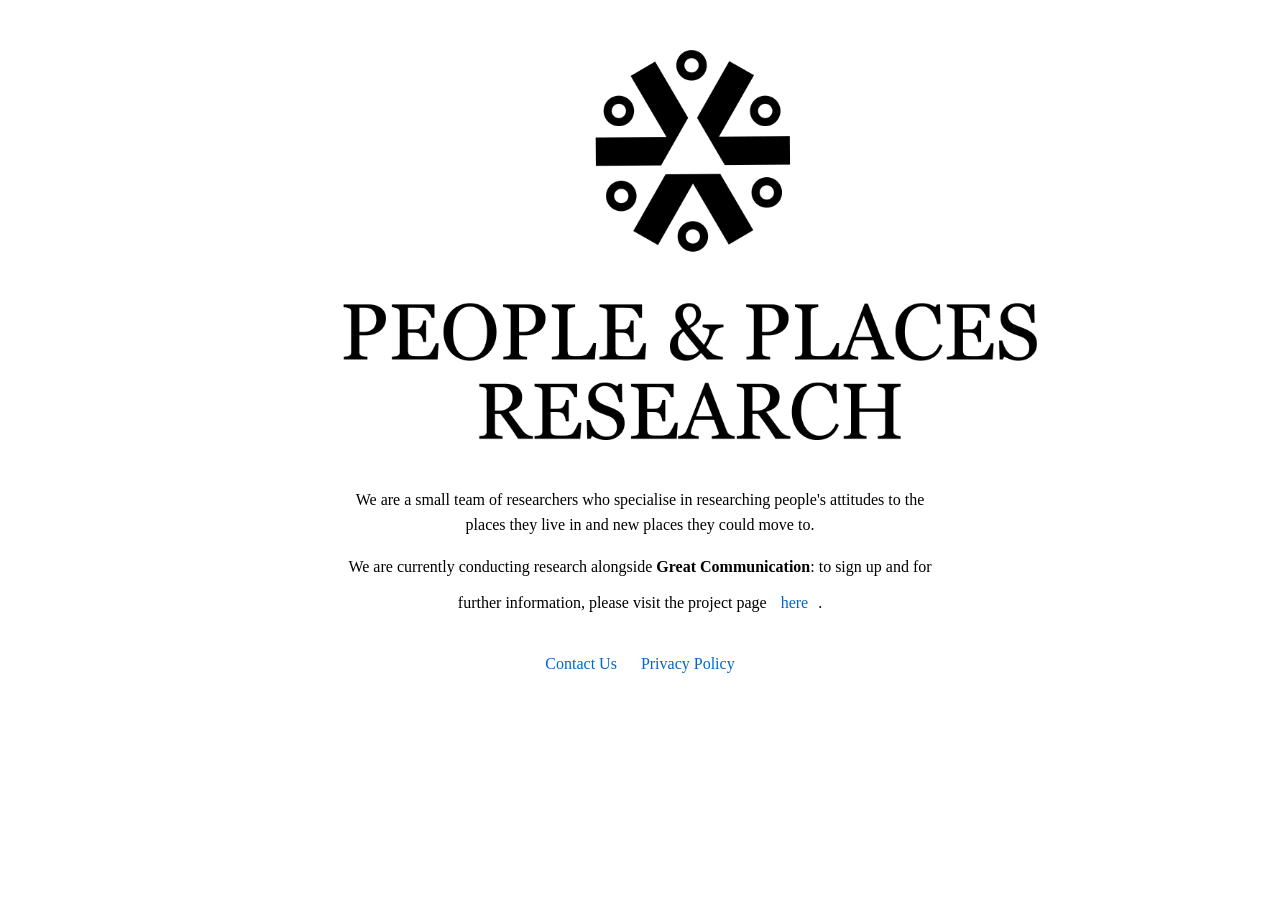
==== index.html @ c266eb38 "Update index.html" ====
<!DOCTYPE html>
<html lang="en">
<head>
  <meta charset="UTF-8">
  <meta name="viewport" content="width=device-width, initial-scale=1" />
  <title>People and Places Research</title>
  <style>
    body {
      font-family: Georgia, "Times New Roman", Times, serif;
      max-width: 600px;
      margin: 50px auto;
      text-align: center;
      line-height: 1.6;
    }
    img {
      max-width: 700px;
    }
    a {
      display: inline-block;
      margin: 10px;
      text-decoration: none;
      color: #0066cc;
    }
    a:hover {
      text-decoration: underline;
    }

    /* Contact section tweaks */
    .contact { max-width: 700px; margin: 40px auto; padding: 0 16px; }
    .contact h2 { margin-bottom: 12px; }
    .form-frame { width: 100%; height: 600px; border: none; }
    @media (max-width: 480px) {
      .form-frame { height: 700px; } /* extra height on small screens */
    }
  </style>
</head>
<body>
  <img src="PPR_Stacked_Black.png" alt="My Logo">

  <p>
    We are a small team of researchers who specialise in researching people's attitudes to the places they live in and new places they could move to.
  </p>

  <!-- New line requested -->
  <p class="note">
    We are currently conducting research alongside <strong>Great Communication</strong>: to sign up and for further information, please visit the project page
    <a href="https://www.greatspeechwriting.co.uk/" target="_blank" rel="noopener">here</a>.
  </p>

  <p>
    <a href="https://forms.office.com/Pages/ResponsePage.aspx?id=FRsemkCKoEmjempbe6K-7J1wdOO4k4ZHj3tFTMaUuX5UQjkyUDMwSFlEMEVZMUtTRTBWOEFWVVdOSi4u" target="_blank" rel="noopener">Contact Us</a>
    <a href="https://ppresearch.co.uk/privacy.pdf" target="_blank" rel="noopener">Privacy Policy</a>
  </p>

    </iframe>
  </section>
</body>
</html>
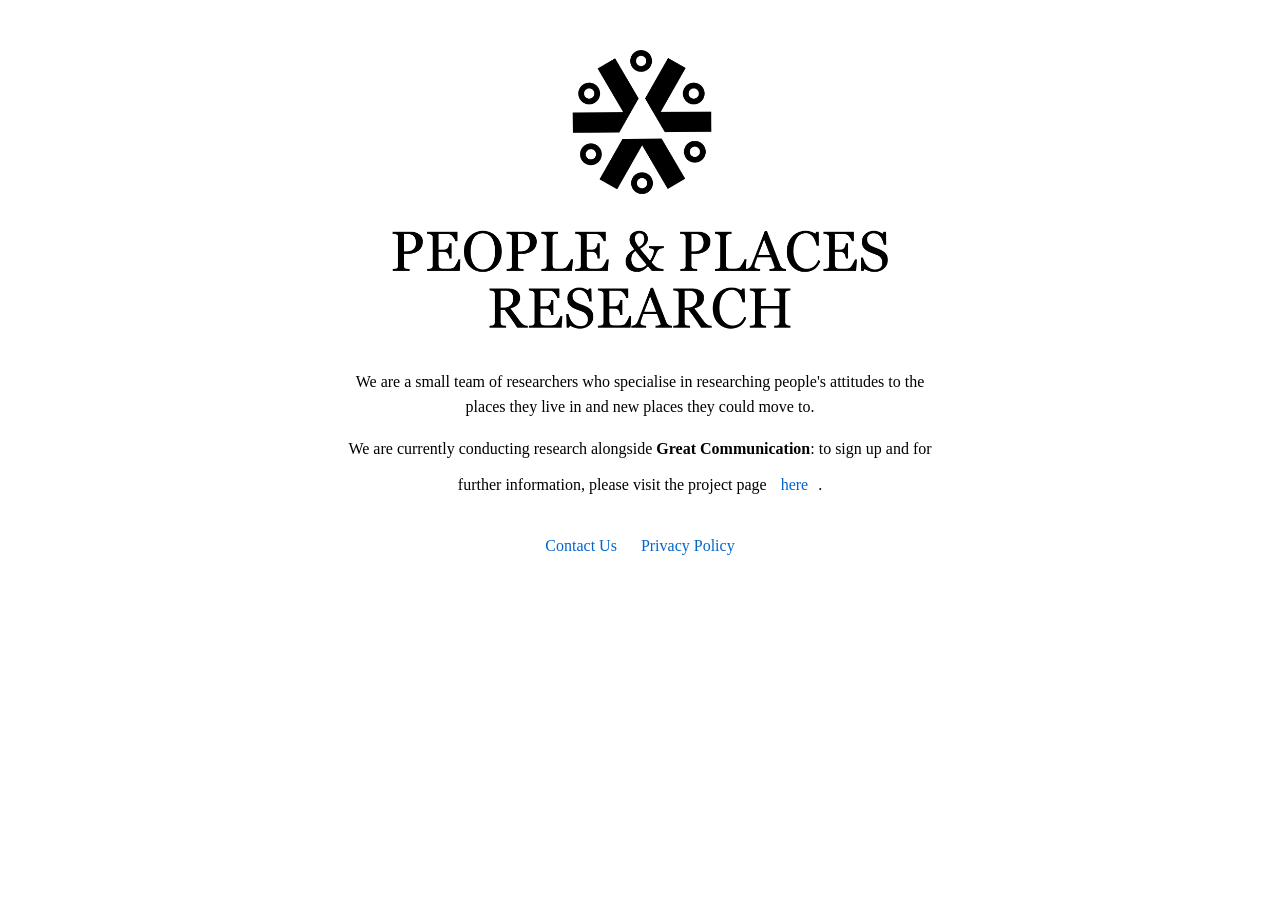
==== commit bcf86b7d: "Update index.html" ====
--- a/index.html
+++ b/index.html
@@ -13,7 +13,7 @@
       line-height: 1.6;
     }
     img {
-      max-width: 700px;
+      max-width: 500px;
     }
     a {
       display: inline-block;
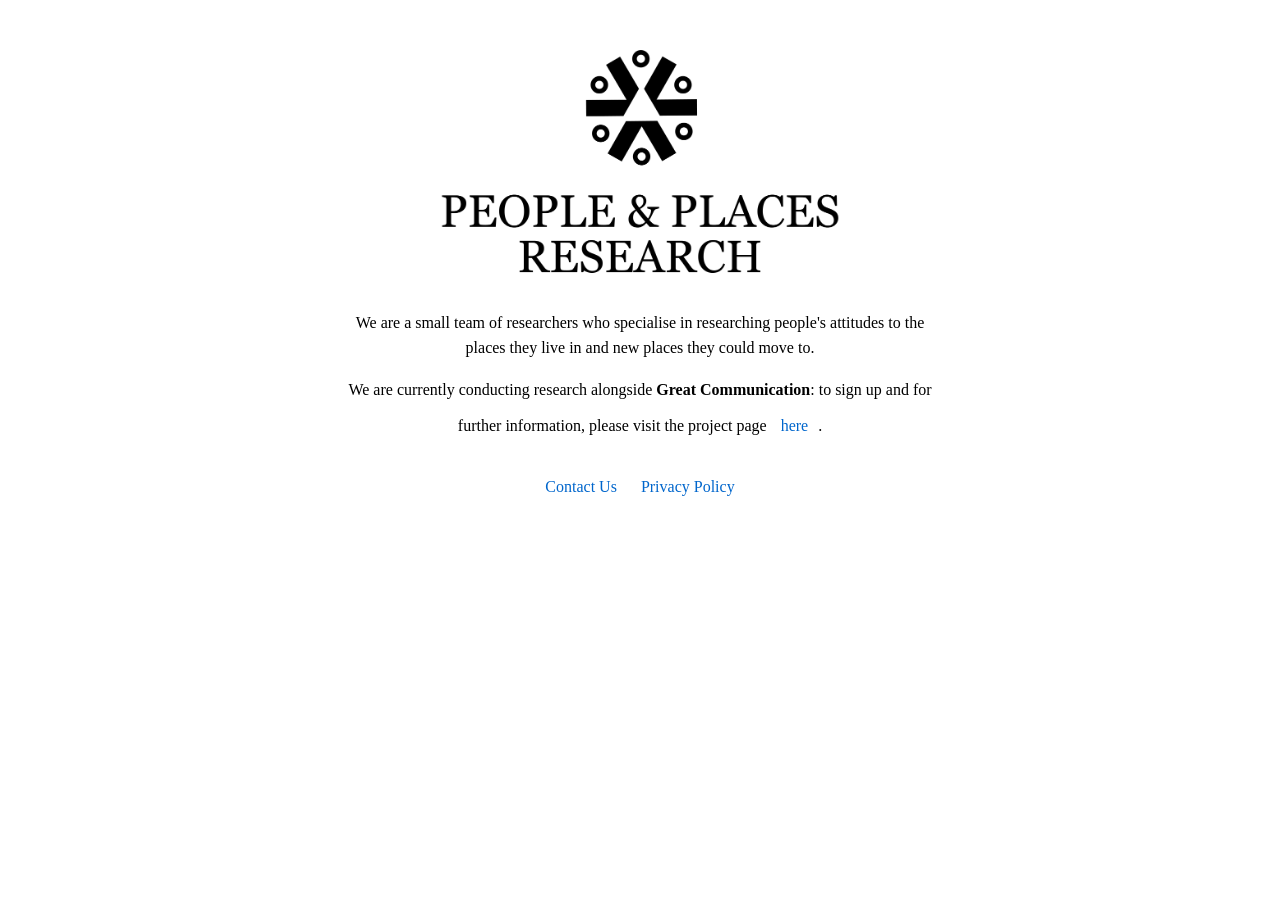
==== commit 3ec4fe10: "Update index.html" ====
--- a/index.html
+++ b/index.html
@@ -13,7 +13,7 @@
       line-height: 1.6;
     }
     img {
-      max-width: 500px;
+      max-width: 400px;
     }
     a {
       display: inline-block;
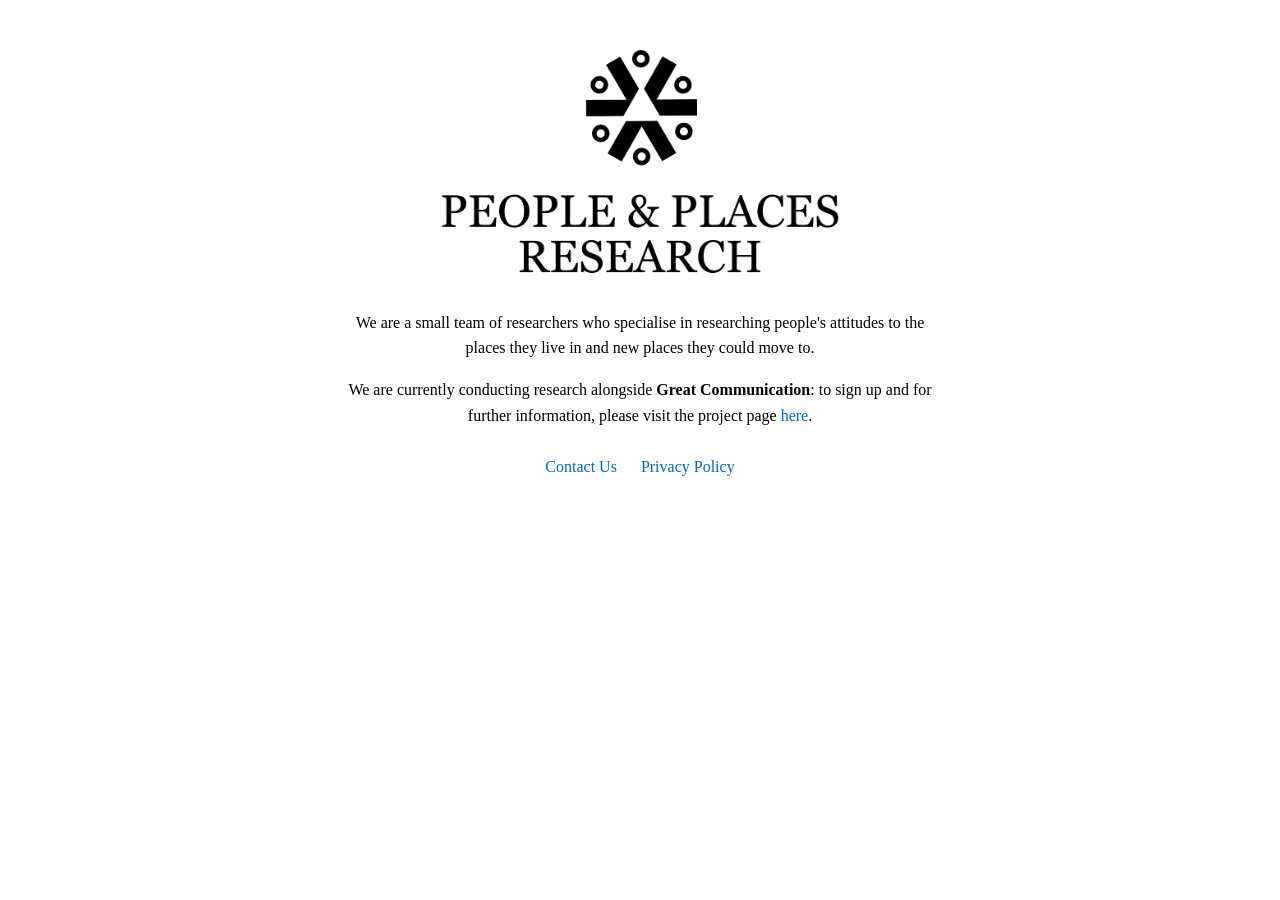
==== commit d23b0e44: "Update index.html" ====
--- a/index.html
+++ b/index.html
@@ -16,43 +16,38 @@
       max-width: 400px;
     }
     a {
-      display: inline-block;
-      margin: 10px;
       text-decoration: none;
       color: #0066cc;
     }
     a:hover {
       text-decoration: underline;
     }
-
+    /* Only nav/button-style links get the block spacing */
+    .nav-links a {
+      display: inline-block;
+      margin: 10px;
+    }
     /* Contact section tweaks */
     .contact { max-width: 700px; margin: 40px auto; padding: 0 16px; }
     .contact h2 { margin-bottom: 12px; }
     .form-frame { width: 100%; height: 600px; border: none; }
     @media (max-width: 480px) {
-      .form-frame { height: 700px; } /* extra height on small screens */
+      .form-frame { height: 700px; }
     }
   </style>
 </head>
 <body>
   <img src="PPR_Stacked_Black.png" alt="My Logo">
-
   <p>
     We are a small team of researchers who specialise in researching people's attitudes to the places they live in and new places they could move to.
   </p>
-
-  <!-- New line requested -->
   <p class="note">
     We are currently conducting research alongside <strong>Great Communication</strong>: to sign up and for further information, please visit the project page
-    <a href="https://www.greatspeechwriting.co.uk/" target="_blank" rel="noopener">here</a>.
+    <a href="https://www.greatcommunication.co.uk/research/" target="_blank" rel="noopener">here</a>.
   </p>
-
-  <p>
+  <p class="nav-links">
     <a href="https://forms.office.com/Pages/ResponsePage.aspx?id=FRsemkCKoEmjempbe6K-7J1wdOO4k4ZHj3tFTMaUuX5UQjkyUDMwSFlEMEVZMUtTRTBWOEFWVVdOSi4u" target="_blank" rel="noopener">Contact Us</a>
     <a href="https://ppresearch.co.uk/privacy.pdf" target="_blank" rel="noopener">Privacy Policy</a>
   </p>
-
-    </iframe>
-  </section>
 </body>
 </html>
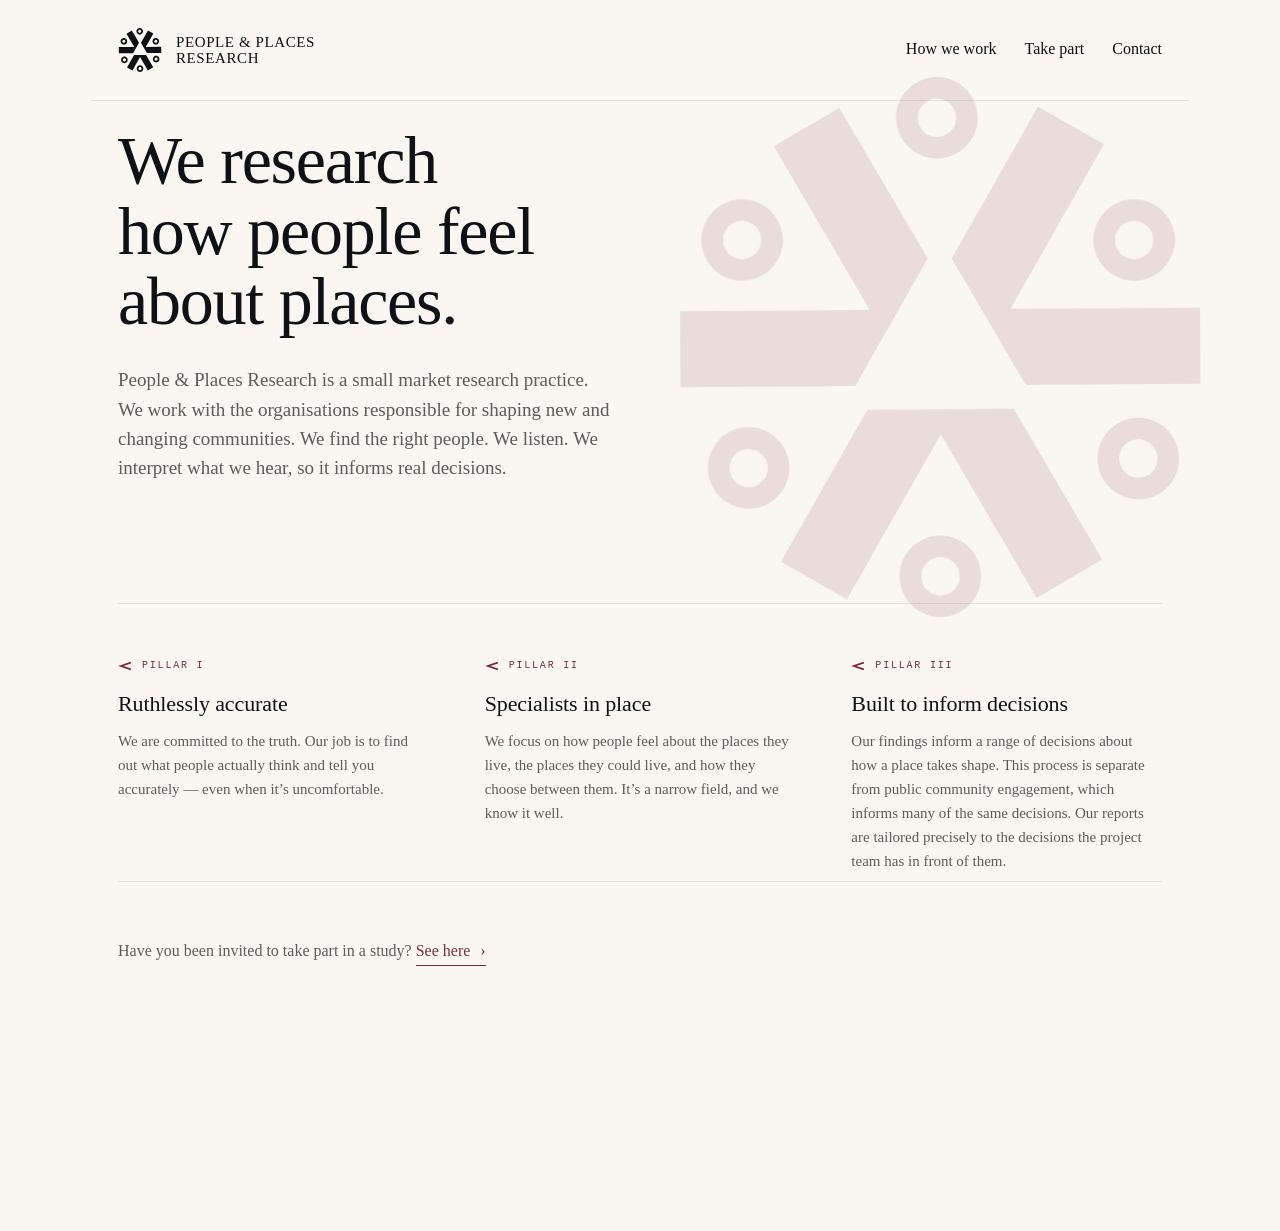
==== commit 83bbc09c: "Add files via upload" ====
--- a/index.html
+++ b/index.html
@@ -1,53 +1,129 @@
-<!DOCTYPE html>
-<html lang="en">
+<!doctype html>
+<html lang="en-GB">
 <head>
-  <meta charset="UTF-8">
-  <meta name="viewport" content="width=device-width, initial-scale=1" />
-  <title>People and Places Research</title>
-  <style>
-    body {
-      font-family: Georgia, "Times New Roman", Times, serif;
-      max-width: 600px;
-      margin: 50px auto;
-      text-align: center;
-      line-height: 1.6;
-    }
-    img {
-      max-width: 400px;
-    }
-    a {
-      text-decoration: none;
-      color: #0066cc;
-    }
-    a:hover {
-      text-decoration: underline;
-    }
-    /* Only nav/button-style links get the block spacing */
-    .nav-links a {
-      display: inline-block;
-      margin: 10px;
-    }
-    /* Contact section tweaks */
-    .contact { max-width: 700px; margin: 40px auto; padding: 0 16px; }
-    .contact h2 { margin-bottom: 12px; }
-    .form-frame { width: 100%; height: 600px; border: none; }
-    @media (max-width: 480px) {
-      .form-frame { height: 700px; }
-    }
-  </style>
+<meta charset="utf-8" />
+<title>People &amp; Places Research</title>
+<meta name="description" content="People &amp; Places Research is a small market research practice. We research how people feel about places." />
+<meta name="viewport" content="width=device-width,initial-scale=1" />
+<link rel="stylesheet" href="styles.css" />
 </head>
 <body>
-  <img src="PPR_Stacked_Black.png" alt="My Logo">
-  <p>
-    We are a small team of researchers who specialise in researching people's attitudes to the places they live in and new places they could move to.
+
+<header class="site reveal" style="--delay: 0ms">
+  <a class="brand" href="index.html" aria-label="People &amp; Places Research">
+    <svg class="brand-emblem" viewBox="0 0 215.65 224.02" aria-hidden="true">
+      <polygon class="ch ch-0" points="215.87 127.23 154.93 127.65 143.41 127.72 131.07 106.67 125.01 96.34 112.66 75.28 118.63 64.77 148.46 12.29 175.85 27.86 136.98 96.26 136.81 96.26 136.89 96.41 136.98 96.26 215.65 95.72 215.87 127.23" />
+      <polygon class="ch ch-1" points="175.09 200.17 147.92 216.11 108.12 148.25 108.21 148.08 108.01 148.08 108.12 148.25 69.24 216.65 41.84 201.08 71.97 148.08 77.65 138.09 102.05 137.92 114.03 137.84 138.44 137.67 144.54 148.08 175.09 200.17" />
+      <polygon class="ch ch-2" points="102.71 75.28 90.65 96.51 84.73 106.91 72.67 128.14 60.58 128.22 .21 128.63 0 97.12 78.67 96.58 78.76 96.73 78.84 96.58 78.67 96.58 38.87 28.72 66.06 12.78 96.88 65.34 102.71 75.28" />
+      <path class="hd hd-0" d="M106.53,0c-9.34,0-16.9,7.57-16.9,16.91,0,9.34,7.57,16.9,16.91,16.9,9.34,0,16.9-7.57,16.9-16.91C123.44,7.56,115.86,0,106.53,0ZM106.54,24.86h0c-4.38,0-7.95-3.57-7.95-7.95,0-2.12.83-4.12,2.33-5.62,1.5-1.5,3.5-2.33,5.62-2.33,4.39,0,7.95,3.57,7.96,7.95,0,4.38-3.56,7.95-7.95,7.96Z" />
+      <path class="hd hd-1" d="M203.01,59.14c-4.67-8.08-15.01-10.85-23.09-6.18-8.08,4.67-10.85,15.01-6.18,23.09,4.67,8.08,15.01,10.85,23.09,6.18,8.08-4.67,10.85-15.01,6.18-23.09ZM196.05,69.66c-.55,2.05-1.86,3.77-3.7,4.83-1.23.71-2.56,1.07-3.96,1.07-2.84,0-5.48-1.52-6.9-3.98-2.19-3.8-.89-8.67,2.91-10.87,1.23-.71,2.56-1.07,3.96-1.07,2.84,0,5.48,1.52,6.9,3.98,1.06,1.84,1.35,3.98.8,6.03Z" />
+      <path class="hd hd-2" d="M198.56,143.59c-8.09-4.67-18.42-1.89-23.09,6.2-4.67,8.09-1.89,18.42,6.2,23.09,8.09,4.67,18.42,1.89,23.09-6.2,4.67-8.09,1.89-18.42-6.2-23.09ZM197.01,162.21c-1.42,2.46-4.06,3.98-6.9,3.98-1.4,0-2.73-.36-3.96-1.07-3.8-2.19-5.11-7.06-2.91-10.86,1.42-2.46,4.06-3.98,6.9-3.98,1.4,0,2.73.36,3.96,1.07,3.8,2.19,5.11,7.06,2.92,10.86Z" />
+      <path class="hd hd-3" d="M107.95,190.21c-9.34,0-16.9,7.57-16.9,16.91,0,9.34,7.57,16.9,16.91,16.9,9.34,0,16.9-7.57,16.9-16.91,0-9.34-7.57-16.9-16.91-16.9ZM113.58,212.74c-1.5,1.5-3.5,2.33-5.62,2.33h0c-4.38,0-7.95-3.57-7.95-7.95,0-2.12.83-4.12,2.33-5.62s3.5-2.33,5.62-2.33c4.39,0,7.95,3.57,7.96,7.95,0,2.12-.83,4.12-2.33,5.62Z" />
+      <path class="hd hd-4" d="M43.07,153.7c-4.67-8.08-15.01-10.85-23.09-6.18-8.08,4.67-10.85,15.01-6.18,23.09,4.67,8.08,15.01,10.85,23.09,6.18,8.08-4.67,10.85-15.01,6.18-23.09ZM32.42,169.04c-1.23.71-2.56,1.07-3.96,1.07-2.84,0-5.48-1.52-6.9-3.98-1.06-1.84-1.35-3.98-.8-6.03.55-2.05,1.86-3.77,3.7-4.83,1.23-.71,2.56-1.07,3.96-1.07,2.84,0,5.48,1.52,6.9,3.98,2.19,3.8.89,8.67-2.91,10.87Z" />
+      <path class="hd hd-5" d="M34.2,52.96c-8.09-4.67-18.42-1.89-23.09,6.2-4.67,8.09-1.89,18.42,6.2,23.09,8.09,4.67,18.42,1.89,23.09-6.2,4.67-8.09,1.89-18.42-6.2-23.09ZM32.64,71.58c-1.42,2.46-4.06,3.98-6.9,3.98-1.4,0-2.73-.36-3.96-1.07-1.84-1.06-3.16-2.78-3.71-4.83-.55-2.05-.27-4.2.79-6.04,1.42-2.46,4.06-3.98,6.9-3.98,1.4,0,2.73.36,3.96,1.07,3.8,2.19,5.11,7.06,2.91,10.86Z" />
+    </svg>
+    <span class="brand-text">
+      <span>People &amp; Places</span>
+      <span>Research</span>
+    </span>
+  </a>
+  <nav aria-label="Primary">
+    <a href="how-we-work.html">How we work</a>
+    <a href="take-part.html">Take part</a>
+    <a href="contact.html">Contact</a>
+  </nav>
+</header>
+
+<main class="page" style="padding-top: 0;">
+
+  <section class="home-hero" aria-labelledby="hero-h">
+    <div class="emblem-watermark" aria-hidden="true">
+      <!-- Inline SVG (real geometry from PPR_emblam.svg). Heads + chevrons
+           split into separate elements so each stages independently. -->
+      <svg class="emblem-svg" viewBox="0 0 215.65 224.02">
+        <polygon class="ch ch-0" points="215.87 127.23 154.93 127.65 143.41 127.72 131.07 106.67 125.01 96.34 112.66 75.28 118.63 64.77 148.46 12.29 175.85 27.86 136.98 96.26 136.81 96.26 136.89 96.41 136.98 96.26 215.65 95.72 215.87 127.23" />
+        <polygon class="ch ch-1" points="175.09 200.17 147.92 216.11 108.12 148.25 108.21 148.08 108.01 148.08 108.12 148.25 69.24 216.65 41.84 201.08 71.97 148.08 77.65 138.09 102.05 137.92 114.03 137.84 138.44 137.67 144.54 148.08 175.09 200.17" />
+        <polygon class="ch ch-2" points="102.71 75.28 90.65 96.51 84.73 106.91 72.67 128.14 60.58 128.22 .21 128.63 0 97.12 78.67 96.58 78.76 96.73 78.84 96.58 78.67 96.58 38.87 28.72 66.06 12.78 96.88 65.34 102.71 75.28" />
+        <path class="hd hd-0" d="M106.53,0c-9.34,0-16.9,7.57-16.9,16.91,0,9.34,7.57,16.9,16.91,16.9,9.34,0,16.9-7.57,16.9-16.91C123.44,7.56,115.86,0,106.53,0ZM106.54,24.86h0c-4.38,0-7.95-3.57-7.95-7.95,0-2.12.83-4.12,2.33-5.62,1.5-1.5,3.5-2.33,5.62-2.33,4.39,0,7.95,3.57,7.96,7.95,0,4.38-3.56,7.95-7.95,7.96Z" />
+        <path class="hd hd-1" d="M203.01,59.14c-4.67-8.08-15.01-10.85-23.09-6.18-8.08,4.67-10.85,15.01-6.18,23.09,4.67,8.08,15.01,10.85,23.09,6.18,8.08-4.67,10.85-15.01,6.18-23.09ZM196.05,69.66c-.55,2.05-1.86,3.77-3.7,4.83-1.23.71-2.56,1.07-3.96,1.07-2.84,0-5.48-1.52-6.9-3.98-2.19-3.8-.89-8.67,2.91-10.87,1.23-.71,2.56-1.07,3.96-1.07,2.84,0,5.48,1.52,6.9,3.98,1.06,1.84,1.35,3.98.8,6.03Z" />
+        <path class="hd hd-2" d="M198.56,143.59c-8.09-4.67-18.42-1.89-23.09,6.2-4.67,8.09-1.89,18.42,6.2,23.09,8.09,4.67,18.42,1.89,23.09-6.2,4.67-8.09,1.89-18.42-6.2-23.09ZM197.01,162.21c-1.42,2.46-4.06,3.98-6.9,3.98-1.4,0-2.73-.36-3.96-1.07-3.8-2.19-5.11-7.06-2.91-10.86,1.42-2.46,4.06-3.98,6.9-3.98,1.4,0,2.73.36,3.96,1.07,3.8,2.19,5.11,7.06,2.92,10.86Z" />
+        <path class="hd hd-3" d="M107.95,190.21c-9.34,0-16.9,7.57-16.9,16.91,0,9.34,7.57,16.9,16.91,16.9,9.34,0,16.9-7.57,16.9-16.91,0-9.34-7.57-16.9-16.91-16.9ZM113.58,212.74c-1.5,1.5-3.5,2.33-5.62,2.33h0c-4.38,0-7.95-3.57-7.95-7.95,0-2.12.83-4.12,2.33-5.62s3.5-2.33,5.62-2.33c4.39,0,7.95,3.57,7.96,7.95,0,2.12-.83,4.12-2.33,5.62Z" />
+        <path class="hd hd-4" d="M43.07,153.7c-4.67-8.08-15.01-10.85-23.09-6.18-8.08,4.67-10.85,15.01-6.18,23.09,4.67,8.08,15.01,10.85,23.09,6.18,8.08-4.67,10.85-15.01,6.18-23.09ZM32.42,169.04c-1.23.71-2.56,1.07-3.96,1.07-2.84,0-5.48-1.52-6.9-3.98-1.06-1.84-1.35-3.98-.8-6.03.55-2.05,1.86-3.77,3.7-4.83,1.23-.71,2.56-1.07,3.96-1.07,2.84,0,5.48,1.52,6.9,3.98,2.19,3.8.89,8.67-2.91,10.87Z" />
+        <path class="hd hd-5" d="M34.2,52.96c-8.09-4.67-18.42-1.89-23.09,6.2-4.67,8.09-1.89,18.42,6.2,23.09,8.09,4.67,18.42,1.89,23.09-6.2,4.67-8.09,1.89-18.42-6.2-23.09ZM32.64,71.58c-1.42,2.46-4.06,3.98-6.9,3.98-1.4,0-2.73-.36-3.96-1.07-1.84-1.06-3.16-2.78-3.71-4.83-.55-2.05-.27-4.2.79-6.04,1.42-2.46,4.06-3.98,6.9-3.98,1.4,0,2.73.36,3.96,1.07,3.8,2.19,5.11,7.06,2.91,10.86Z" />
+      </svg>
+    </div>
+
+    <div class="copy">
+      <h1 id="hero-h" class="reveal" style="--delay: 80ms">We research how people feel about places.</h1>
+      <p class="hero-sub reveal" style="--delay: 220ms">
+        People &amp; Places Research is a small market research practice. We work with the
+        organisations responsible for shaping new and changing communities. We find the
+        right people. We listen. We interpret what we hear, so it informs real decisions.
+      </p>
+    </div>
+  </section>
+
+  <section class="pillars" aria-label="What we do">
+    <article class="pillar reveal" style="--delay: 0ms">
+      <div class="pillar-mark">
+        <svg class="wedge" viewBox="0 0 30 22" aria-hidden="true">
+          <path d="M 26 4 L 6 11 L 26 18"
+            stroke="currentColor" stroke-width="4"
+            stroke-linecap="square" stroke-linejoin="miter"
+            fill="none" />
+        </svg>
+        <span>Pillar I</span>
+      </div>
+      <h3>Ruthlessly accurate</h3>
+      <p>We are committed to the truth. Our job is to find out what people actually think and tell you accurately &mdash; even when it&rsquo;s uncomfortable.</p>
+    </article>
+
+    <article class="pillar reveal" style="--delay: 80ms">
+      <div class="pillar-mark">
+        <svg class="wedge" viewBox="0 0 30 22" aria-hidden="true">
+          <path d="M 26 4 L 6 11 L 26 18"
+            stroke="currentColor" stroke-width="4"
+            stroke-linecap="square" stroke-linejoin="miter"
+            fill="none" />
+        </svg>
+        <span>Pillar II</span>
+      </div>
+      <h3>Specialists in place</h3>
+      <p>We focus on how people feel about the places they live, the places they could live, and how they choose between them. It&rsquo;s a narrow field, and we know it well.</p>
+    </article>
+
+    <article class="pillar reveal" style="--delay: 160ms">
+      <div class="pillar-mark">
+        <svg class="wedge" viewBox="0 0 30 22" aria-hidden="true">
+          <path d="M 26 4 L 6 11 L 26 18"
+            stroke="currentColor" stroke-width="4"
+            stroke-linecap="square" stroke-linejoin="miter"
+            fill="none" />
+        </svg>
+        <span>Pillar III</span>
+      </div>
+      <h3>Built to inform decisions</h3>
+      <p>Our findings inform a range of decisions about how a place takes shape. This process is separate from public community engagement, which informs many of the same decisions. Our reports are tailored precisely to the decisions the project team has in front of them.</p>
+    </article>
+  </section>
+
+  <p class="take-part-pointer reveal" style="--delay: 60ms">
+    Have you been invited to take part in a study?
+    <a class="pointer-link" href="take-part.html">
+      <span>See here</span>
+      <span class="pointer-arrow" aria-hidden="true">&nbsp;&rsaquo;</span>
+    </a>
   </p>
-  <p class="note">
-    We are currently conducting research alongside <strong>Great Communication</strong>: to sign up and for further information, please visit the project page
-    <a href="https://www.greatcommunication.co.uk/research/" target="_blank" rel="noopener">here</a>.
-  </p>
-  <p class="nav-links">
-    <a href="https://forms.office.com/Pages/ResponsePage.aspx?id=FRsemkCKoEmjempbe6K-7J1wdOO4k4ZHj3tFTMaUuX5UQjkyUDMwSFlEMEVZMUtTRTBWOEFWVVdOSi4u" target="_blank" rel="noopener">Contact Us</a>
-    <a href="https://ppresearch.co.uk/privacy.pdf" target="_blank" rel="noopener">Privacy Policy</a>
-  </p>
+
+</main>
+
+<footer class="site reveal" style="--delay: 0ms">
+  <span class="copy">&copy; People &amp; Places Research</span>
+  <nav aria-label="Footer">
+    <a href="privacy.html">Privacy</a>
+    <a href="contact.html">Contact</a>
+  </nav>
+</footer>
+
 </body>
 </html>
--- a/styles.css
+++ b/styles.css
@@ -0,0 +1,665 @@
+/* ──────────────────────────────────────────────────────────────────
+   People & Places Research — Design System v1.0
+   ──────────────────────────────────────────────────────────────────
+   See design-system.md for the prose specification.
+   Layout: tokens → reset → typography → header/footer → primitives
+        → components → motion → responsive → reduced-motion.
+   ────────────────────────────────────────────────────────────────── */
+
+/* ── 1. Tokens ─────────────────────────────────────────────────── */
+:root {
+  /* Colour */
+  --ink:      #0E1116;
+  --paper:    #FAF7F2;
+  --burgundy: #7B2D3A;
+  --slate:    #5C5C5C;
+  --stone:    #E6E0D6;
+
+  /* Layout */
+  --max-page:    1100px;
+  --max-long:    1040px;
+  --max-prose:   70ch;
+  --max-content: 60ch;
+
+  /* Motion */
+  --ease-settle: cubic-bezier(0.2, 0.8, 0.2, 1);
+  --t-hover:  200ms;
+  --t-pop:    260ms;
+  --t-reveal: 720ms;
+
+  /* Type stack */
+  --font-serif: Georgia, "Times New Roman", Times, serif;
+  --font-mono:  ui-monospace, "SF Mono", Menlo, Consolas, monospace;
+}
+
+/* ── 2. Reset ──────────────────────────────────────────────────── */
+*, *::before, *::after { box-sizing: border-box; }
+html, body { margin: 0; padding: 0; }
+
+body {
+  font-family: var(--font-serif);
+  font-size: 17px;
+  line-height: 1.6;
+  color: var(--ink);
+  background: var(--paper);
+  -webkit-font-smoothing: antialiased;
+  -moz-osx-font-smoothing: grayscale;
+}
+
+.page {
+  max-width: var(--max-page);
+  margin: 0 auto;
+  padding: 40px 28px 80px;
+}
+
+/* ── 3. Typography ─────────────────────────────────────────────── */
+h1, h2, h3, h4 {
+  font-family: var(--font-serif);
+  font-weight: 400;
+  text-wrap: balance;
+}
+
+h1 {
+  font-size: 52px;
+  line-height: 1.06;
+  letter-spacing: -0.014em;
+  margin: 0 0 28px;
+  max-width: 18ch;
+}
+
+h2 {
+  font-size: 32px;
+  line-height: 1.2;
+  letter-spacing: -0.005em;
+  margin: 56px 0 20px;
+  max-width: var(--max-prose);
+}
+
+h3 {
+  font-size: 22px;
+  line-height: 1.25;
+  letter-spacing: -0.005em;
+  margin: 28px 0 12px;
+  max-width: var(--max-prose);
+}
+
+p {
+  margin: 0 0 18px;
+  max-width: var(--max-prose);
+}
+
+.lede {
+  font-size: 21px;
+  line-height: 1.5;
+  color: var(--slate);
+  font-style: italic;
+  margin: 0 0 48px;
+  max-width: 50ch;
+}
+
+a {
+  color: var(--burgundy);
+  text-decoration: none;
+  border-bottom: 1px solid var(--burgundy);
+  padding-bottom: 1px;
+  transition: border-bottom-width 0.1s;
+}
+a:hover { border-bottom-width: 2px; }
+
+em, i { font-style: italic; }
+strong, b { font-weight: 700; }
+
+ul {
+  max-width: var(--max-prose);
+  line-height: 1.65;
+  padding-left: 24px;
+  margin: 0 0 20px;
+}
+ul li { margin-bottom: 6px; }
+
+/* Monospace eyebrow — utility label. Burgundy by default. */
+.eyebrow {
+  font-family: var(--font-mono);
+  font-size: 10px;
+  letter-spacing: 0.18em;
+  text-transform: uppercase;
+  color: var(--burgundy);
+}
+
+/* ── 4. Header & lockup ────────────────────────────────────────── */
+header.site {
+  display: flex;
+  align-items: center;
+  justify-content: space-between;
+  gap: 32px;
+  padding: 28px 28px 28px;
+  max-width: var(--max-page);
+  margin: 0 auto;
+  border-bottom: 0.5px solid var(--stone);
+  margin-bottom: 0;
+}
+
+header.site .brand {
+  display: inline-flex;
+  align-items: center;
+  gap: 14px;
+  border-bottom: none;
+  padding-bottom: 0;
+}
+
+.brand-emblem {
+  width: 44px;
+  height: 44px;
+  flex-shrink: 0;
+  color: var(--ink);
+  display: block;
+  transition: color var(--t-hover) ease-out;
+}
+.brand-emblem .ch,
+.brand-emblem .hd { fill: currentColor; }
+header.site .brand:hover .brand-emblem { color: var(--burgundy); }
+
+.brand-text {
+  font-family: var(--font-serif);
+  font-size: 15px;
+  line-height: 1.08;
+  letter-spacing: 0.04em;
+  text-transform: uppercase;
+  color: var(--ink);
+  display: inline-flex;
+  flex-direction: column;
+}
+
+header.site nav { display: flex; gap: 28px; }
+header.site nav a {
+  color: var(--ink);
+  text-decoration: none;
+  border-bottom: 1px solid transparent;
+  padding-bottom: 2px;
+  font-size: 16px;
+  transition: color var(--t-hover) ease-out;
+}
+header.site nav a:hover,
+header.site nav a[aria-current="page"] {
+  color: var(--burgundy);
+  border-bottom-color: var(--burgundy);
+}
+
+/* ── 5. Footer ─────────────────────────────────────────────────── */
+footer.site {
+  max-width: var(--max-page);
+  margin: 96px auto 0;
+  padding: 32px 28px 32px;
+  border-top: 0.5px solid var(--stone);
+  display: flex;
+  flex-wrap: wrap;
+  gap: 24px;
+  align-items: center;
+  justify-content: space-between;
+  font-size: 14px;
+  color: var(--slate);
+}
+footer.site .copy { font-size: 14px; }
+footer.site nav { display: flex; gap: 24px; }
+footer.site nav a {
+  color: var(--slate);
+  border-bottom: 1px solid transparent;
+  padding-bottom: 1px;
+  font-size: 14px;
+}
+footer.site nav a:hover {
+  color: var(--burgundy);
+  border-bottom-color: var(--burgundy);
+}
+
+/* ── 6. Illustration primitives ────────────────────────────────── */
+
+/* Full emblem — used at three scales (header / hero watermark / page mark). */
+.emblem-svg .ch,
+.emblem-svg .hd { fill: var(--burgundy); }
+
+/* Watermark: positioned absolutely in its parent, large + low-opacity. */
+.emblem-watermark {
+  position: absolute;
+  z-index: 1;
+  pointer-events: none;
+  opacity: 0.13;
+}
+.emblem-watermark svg {
+  width: 100%;
+  height: 100%;
+  display: block;
+  overflow: visible;
+}
+
+/* Wedge — one chevron arm, used as a directional/wayfinding marker.
+   Not as a section divider. */
+.wedge {
+  width: 14px;
+  height: 10px;
+  display: block;
+  color: var(--burgundy);
+}
+.wedge path {
+  stroke: currentColor;
+  stroke-width: 4;
+  stroke-linecap: square;
+  stroke-linejoin: miter;
+  fill: none;
+  transition: stroke-width var(--t-hover) ease-out;
+}
+
+/* Ring bullet — hollow Burgundy ring, list-marker only. Centre aligns
+   with first-line text x-height middle (translateY(2px) for 17px body). */
+.ring-bullet {
+  width: 12px;
+  height: 12px;
+  display: block;
+  transform: translateY(2px);
+  flex-shrink: 0;
+}
+.ring-bullet circle {
+  fill: none;
+  stroke: var(--burgundy);
+  stroke-width: 5;
+}
+
+.ring-list {
+  list-style: none;
+  padding: 0;
+  margin: 0 0 16px;
+  max-width: var(--max-content);
+}
+.ring-list > li {
+  display: grid;
+  grid-template-columns: 14px 1fr;
+  gap: 18px;
+  align-items: baseline;
+  margin: 0 0 24px;
+  font-size: 17px;
+  line-height: 1.72;
+  color: var(--ink);
+}
+
+/* ── 7. Hero block (homepage) ──────────────────────────────────── */
+.home-hero {
+  position: relative;
+  padding: 24px 0 32px;
+  margin-bottom: 24px;
+  overflow: visible;
+}
+.home-hero .copy { position: relative; z-index: 2; }
+.home-hero h1 {
+  font-size: 68px;
+  line-height: 1.04;
+  letter-spacing: -0.018em;
+  margin: 0 0 28px;
+  max-width: 14ch;
+}
+.home-hero .hero-sub {
+  font-size: 19px;
+  line-height: 1.55;
+  color: var(--slate);
+  max-width: 52ch;
+  margin: 0;
+}
+.home-hero .emblem-watermark {
+  right: -48px;
+  top: -24px;
+  width: 540px;
+  height: 540px;
+}
+
+/* ── 8. Pillar tiles ───────────────────────────────────────────── */
+.pillars {
+  display: grid;
+  grid-template-columns: 1fr;
+  gap: 44px;
+  margin: 88px 0 56px;
+  padding: 48px 0 8px;
+  border-top: 0.5px solid var(--stone);
+  border-bottom: 0.5px solid var(--stone);
+}
+@media (min-width: 760px) {
+  .pillars { grid-template-columns: repeat(3, 1fr); gap: 56px; }
+}
+
+.pillar .pillar-mark {
+  display: inline-flex;
+  align-items: center;
+  gap: 10px;
+  font-family: var(--font-mono);
+  font-size: 10px;
+  letter-spacing: 0.18em;
+  color: var(--burgundy);
+  margin-bottom: 16px;
+  text-transform: uppercase;
+}
+.pillar .pillar-mark .wedge {
+  transition: transform var(--t-hover) var(--ease-settle);
+}
+.pillar:hover .pillar-mark .wedge { transform: translateX(2px); }
+.pillar:hover .pillar-mark .wedge path { stroke-width: 5; }
+
+.pillar h3 {
+  font-size: 22px;
+  line-height: 1.25;
+  letter-spacing: -0.005em;
+  font-weight: 400;
+  margin: 0 0 12px;
+  max-width: none;
+}
+.pillar p {
+  font-size: 15px;
+  line-height: 1.6;
+  color: var(--slate);
+  margin: 0;
+  max-width: none;
+}
+
+/* ── 9. Take-part pointer ─────────────────────────────────────── */
+.take-part-pointer {
+  margin: 32px 0 0;
+  font-size: 16px;
+  color: var(--slate);
+  max-width: none;
+}
+.take-part-pointer .pointer-link {
+  display: inline-flex;
+  align-items: baseline;
+  gap: 6px;
+  color: var(--burgundy);
+  border-bottom: 1px solid var(--burgundy);
+  padding-bottom: 1px;
+  transition: border-bottom-width 0.1s;
+}
+.take-part-pointer .pointer-link:hover { border-bottom-width: 2px; }
+.take-part-pointer .pointer-arrow {
+  display: inline-block;
+  transition: transform var(--t-hover) var(--ease-settle);
+}
+.take-part-pointer .pointer-link:hover .pointer-arrow {
+  transform: translateX(3px);
+}
+
+/* ── 10. Long-form layout (rail + content) ─────────────────────── */
+.long-form {
+  max-width: var(--max-long);
+  margin: 0 auto;
+  padding: 16px 28px 80px;
+  display: grid;
+  grid-template-columns: 180px 1fr;
+  gap: 56px;
+  align-items: start;
+}
+
+.rail {
+  position: sticky;
+  top: 32px;
+  align-self: start;
+  display: flex;
+  flex-direction: column;
+  gap: 4px;
+  padding-top: 10px;
+}
+.rail-label {
+  font-family: var(--font-mono);
+  font-size: 9px;
+  letter-spacing: 0.22em;
+  text-transform: uppercase;
+  color: var(--slate);
+  margin: 0 0 14px 6px;
+}
+.rail-item {
+  display: grid;
+  grid-template-columns: 24px 1fr;
+  gap: 12px;
+  align-items: center;
+  font-family: var(--font-mono);
+  font-size: 10px;
+  letter-spacing: 0.18em;
+  text-transform: uppercase;
+  color: var(--slate);
+  text-decoration: none;
+  border: 0;
+  padding: 7px 6px;
+  margin: 0 -6px;
+  transition:
+    color var(--t-hover) ease-out,
+    transform var(--t-hover) var(--ease-settle);
+}
+.rail-item .wedge {
+  width: 18px; height: 13px;
+  display: block;
+  color: var(--stone);
+  transition: color var(--t-hover) ease-out;
+}
+.rail-item:hover {
+  color: var(--burgundy);
+  transform: translateX(3px);
+}
+.rail-item:hover .wedge { color: var(--burgundy); }
+.rail-item:hover .wedge path { stroke-width: 5; }
+.rail-item.active { color: var(--burgundy); }
+.rail-item.active .wedge { color: var(--burgundy); }
+.rail-item.active .wedge path { stroke-width: 6; }
+
+.long-content { max-width: var(--max-content); }
+.long-content h1 {
+  font-size: 56px;
+  line-height: 1.04;
+  letter-spacing: -0.014em;
+  margin: 0 0 28px;
+  max-width: 14ch;
+}
+.long-content .lede {
+  font-size: 21px;
+  line-height: 1.5;
+  color: var(--slate);
+  margin: 0 0 56px;
+  max-width: 50ch;
+  font-style: italic;
+}
+.long-content article p,
+.long-content section p {
+  font-size: 17px;
+  line-height: 1.72;
+  margin: 0 0 22px;
+  color: var(--ink);
+  max-width: var(--max-content);
+}
+.long-content h2 {
+  font-size: 32px;
+  line-height: 1.2;
+  letter-spacing: -0.005em;
+  font-weight: 400;
+  margin: 96px 0 28px;
+  max-width: none;
+}
+.long-content article > h2:first-child,
+.long-content section > h2:first-child {
+  margin-top: 12px;
+}
+.long-content a {
+  color: var(--burgundy);
+  border-bottom: 1px solid var(--burgundy);
+  padding-bottom: 1px;
+}
+
+/* ── 11. Forms ─────────────────────────────────────────────────── */
+.form-group {
+  margin-bottom: 24px;
+  max-width: 540px;
+}
+.form-group label {
+  display: block;
+  font-size: 14px;
+  margin-bottom: 8px;
+  color: var(--slate);
+}
+.form-group input,
+.form-group textarea {
+  width: 100%;
+  font-family: var(--font-serif);
+  font-size: 16px;
+  padding: 10px 12px;
+  border: 0.5px solid var(--slate);
+  background: var(--paper);
+  color: var(--ink);
+  border-radius: 0;
+}
+.form-group textarea {
+  resize: vertical;
+  min-height: 140px;
+}
+.form-group input:focus,
+.form-group textarea:focus {
+  border-color: var(--burgundy);
+  outline: 1px solid var(--burgundy);
+  outline-offset: -1px;
+}
+button.submit {
+  font-family: var(--font-serif);
+  font-size: 16px;
+  padding: 12px 28px;
+  background: var(--ink);
+  color: var(--paper);
+  border: none;
+  cursor: pointer;
+  letter-spacing: 0.01em;
+  transition: background var(--t-hover) ease-out;
+}
+button.submit:hover { background: var(--burgundy); }
+
+.ms-forms-embed {
+  margin: 24px 0;
+  max-width: 700px;
+}
+.ms-forms-embed iframe {
+  width: 100%;
+  height: 800px;
+  border: 0.5px solid var(--stone);
+  background: var(--paper);
+}
+
+/* ── 12. Motion ────────────────────────────────────────────────── */
+
+/* Page entrance reveal */
+@keyframes ppr-settle {
+  from { opacity: 0; transform: translateY(14px); }
+  to   { opacity: 1; transform: none; }
+}
+.reveal {
+  animation: ppr-settle var(--t-reveal) var(--ease-settle) both;
+  animation-delay: var(--delay, 0ms);
+}
+
+/* Emblem entrance: heads first clockwise, then chevrons */
+@keyframes ppr-pop {
+  from { opacity: 0; }
+  to   { opacity: 1; }
+}
+.emblem-svg .hd,
+.emblem-svg .ch {
+  animation: ppr-pop var(--t-pop) var(--ease-settle) both;
+}
+.emblem-svg .hd-0 { animation-delay:  80ms; }
+.emblem-svg .hd-1 { animation-delay: 130ms; }
+.emblem-svg .hd-2 { animation-delay: 180ms; }
+.emblem-svg .hd-3 { animation-delay: 230ms; }
+.emblem-svg .hd-4 { animation-delay: 280ms; }
+.emblem-svg .hd-5 { animation-delay: 330ms; }
+.emblem-svg .ch-0 { animation-delay: 420ms; }
+.emblem-svg .ch-1 { animation-delay: 480ms; }
+.emblem-svg .ch-2 { animation-delay: 540ms; }
+
+/* ── 13. Responsive ────────────────────────────────────────────── */
+@media (max-width: 980px) {
+  .home-hero h1 { font-size: 52px; }
+  .home-hero .emblem-watermark {
+    width: 440px; height: 440px;
+    right: -64px; top: -8px;
+  }
+}
+
+@media (max-width: 800px) {
+  .long-form {
+    grid-template-columns: 1fr;
+    gap: 28px;
+    padding: 12px 22px 56px;
+  }
+  .rail {
+    position: static;
+    flex-direction: row;
+    flex-wrap: wrap;
+    gap: 16px 24px;
+    padding-top: 4px;
+    padding-bottom: 8px;
+    border-bottom: 0.5px solid var(--stone);
+  }
+  .rail-label { width: 100%; margin: 0 0 6px; }
+  .long-content h1 { font-size: 36px; }
+  .long-content .lede { font-size: 18px; margin-bottom: 36px; }
+  .long-content article p,
+  .long-content section p { font-size: 16px; }
+  .long-content h2 { font-size: 26px; margin-top: 64px; }
+}
+
+@media (max-width: 720px) {
+  .page { padding: 24px 22px 64px; }
+
+  header.site {
+    flex-direction: column;
+    align-items: flex-start;
+    gap: 18px;
+    padding: 22px 22px 22px;
+  }
+  .brand-emblem { width: 36px; height: 36px; }
+  .brand-text { font-size: 13px; }
+  header.site nav { flex-wrap: wrap; gap: 18px; }
+  header.site nav a { font-size: 15px; }
+
+  h1 { font-size: 36px; }
+  .home-hero h1 { font-size: 40px; line-height: 1.08; }
+  .home-hero .hero-sub { font-size: 17px; }
+  .lede { font-size: 17px; }
+  h2 { font-size: 24px; margin-top: 44px; }
+  h3 { font-size: 18px; }
+
+  .home-hero .emblem-watermark {
+    width: 360px; height: 360px;
+    right: -90px; top: -40px;
+    opacity: 0.08;
+  }
+  .pillars { margin: 56px 0 32px; padding: 36px 0 0; gap: 36px; }
+  .pillar h3 { font-size: 19px; }
+  .pillar p { font-size: 15px; }
+
+  footer.site {
+    margin-top: 64px;
+    flex-direction: column;
+    align-items: flex-start;
+    gap: 16px;
+  }
+}
+
+@media (max-width: 480px) {
+  .home-hero h1 { font-size: 34px; }
+  .home-hero .emblem-watermark {
+    width: 300px; height: 300px;
+    right: -110px; top: -30px;
+  }
+}
+
+/* ── 14. Reduced motion ────────────────────────────────────────── */
+@media (prefers-reduced-motion: reduce) {
+  *, *::before, *::after {
+    animation-duration: 0.001ms !important;
+    animation-iteration-count: 1 !important;
+    transition-duration: 0.001ms !important;
+  }
+  .reveal { opacity: 1; transform: none; }
+  .emblem-svg .hd,
+  .emblem-svg .ch { opacity: 1; }
+  html { scroll-behavior: auto; }
+}
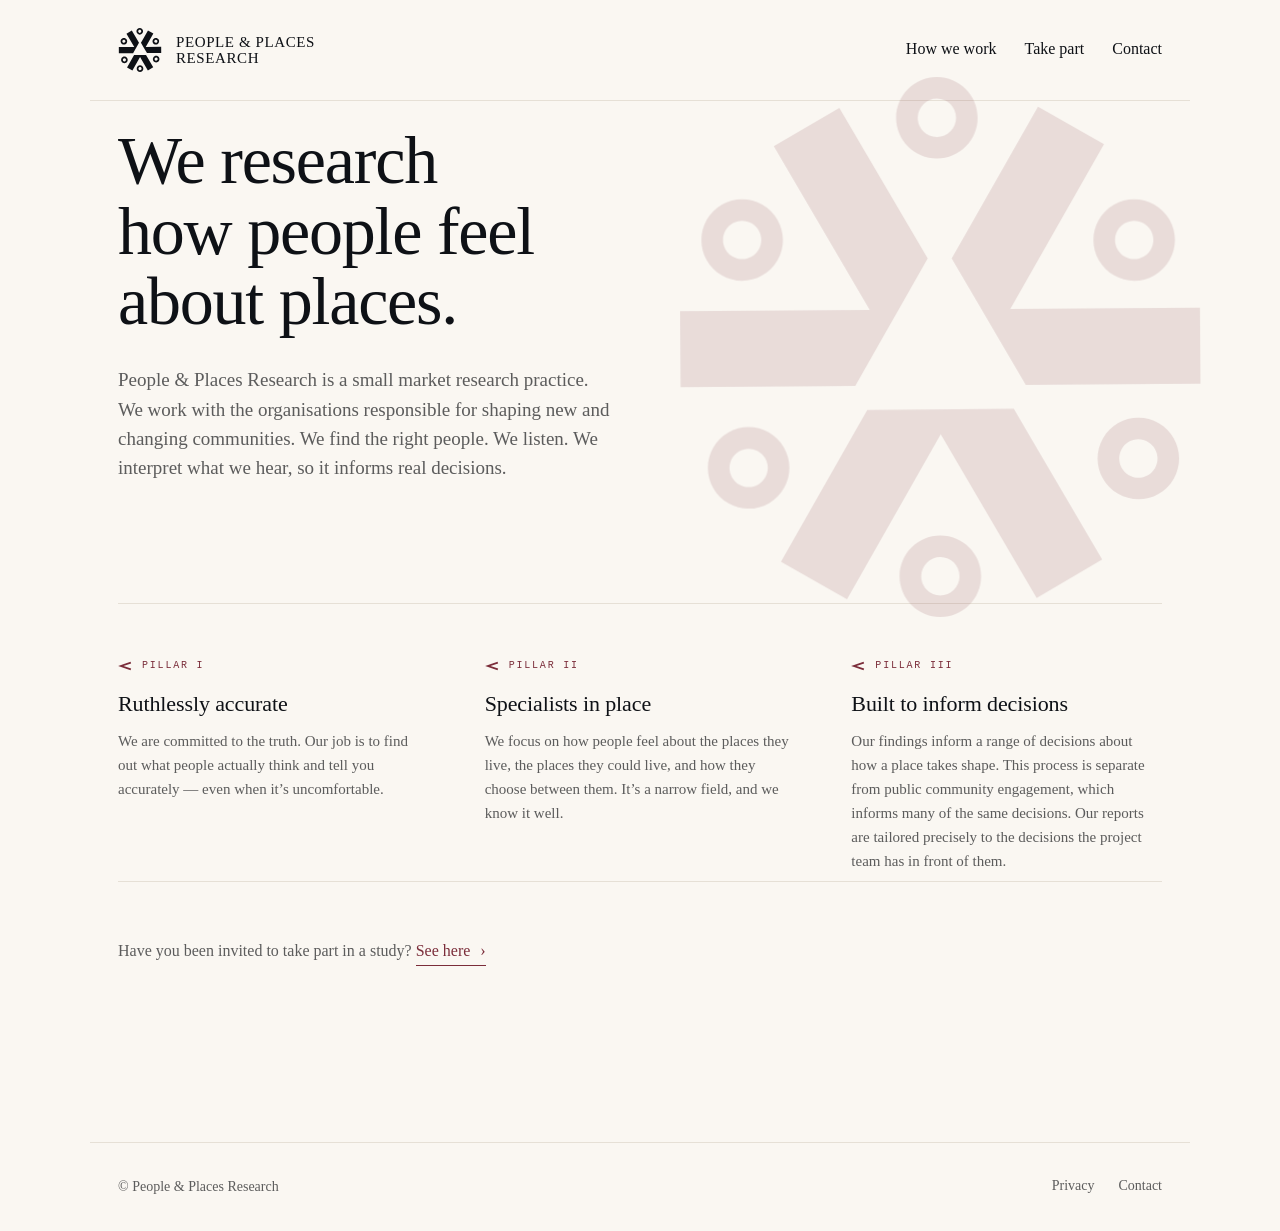
==== commit 1135141a: "Add files via upload" ====
--- a/index.html
+++ b/index.html
@@ -5,12 +5,12 @@
 <title>People &amp; Places Research</title>
 <meta name="description" content="People &amp; Places Research is a small market research practice. We research how people feel about places." />
 <meta name="viewport" content="width=device-width,initial-scale=1" />
-<link rel="stylesheet" href="styles.css" />
+<link rel="stylesheet" href="/styles.css" />
 </head>
 <body>
 
 <header class="site reveal" style="--delay: 0ms">
-  <a class="brand" href="index.html" aria-label="People &amp; Places Research">
+  <a class="brand" href="/" aria-label="People &amp; Places Research">
     <svg class="brand-emblem" viewBox="0 0 215.65 224.02" aria-hidden="true">
       <polygon class="ch ch-0" points="215.87 127.23 154.93 127.65 143.41 127.72 131.07 106.67 125.01 96.34 112.66 75.28 118.63 64.77 148.46 12.29 175.85 27.86 136.98 96.26 136.81 96.26 136.89 96.41 136.98 96.26 215.65 95.72 215.87 127.23" />
       <polygon class="ch ch-1" points="175.09 200.17 147.92 216.11 108.12 148.25 108.21 148.08 108.01 148.08 108.12 148.25 69.24 216.65 41.84 201.08 71.97 148.08 77.65 138.09 102.05 137.92 114.03 137.84 138.44 137.67 144.54 148.08 175.09 200.17" />
@@ -28,9 +28,9 @@
     </span>
   </a>
   <nav aria-label="Primary">
-    <a href="how-we-work.html">How we work</a>
-    <a href="take-part.html">Take part</a>
-    <a href="contact.html">Contact</a>
+    <a href="/how-we-work/">How we work</a>
+    <a href="/take-part/">Take part</a>
+    <a href="/contact/">Contact</a>
   </nav>
 </header>
 
@@ -109,7 +109,7 @@
 
   <p class="take-part-pointer reveal" style="--delay: 60ms">
     Have you been invited to take part in a study?
-    <a class="pointer-link" href="take-part.html">
+    <a class="pointer-link" href="/take-part/">
       <span>See here</span>
       <span class="pointer-arrow" aria-hidden="true">&nbsp;&rsaquo;</span>
     </a>
@@ -120,8 +120,8 @@
 <footer class="site reveal" style="--delay: 0ms">
   <span class="copy">&copy; People &amp; Places Research</span>
   <nav aria-label="Footer">
-    <a href="privacy.html">Privacy</a>
-    <a href="contact.html">Contact</a>
+    <a href="/privacy/">Privacy</a>
+    <a href="/contact/">Contact</a>
   </nav>
 </footer>
 
